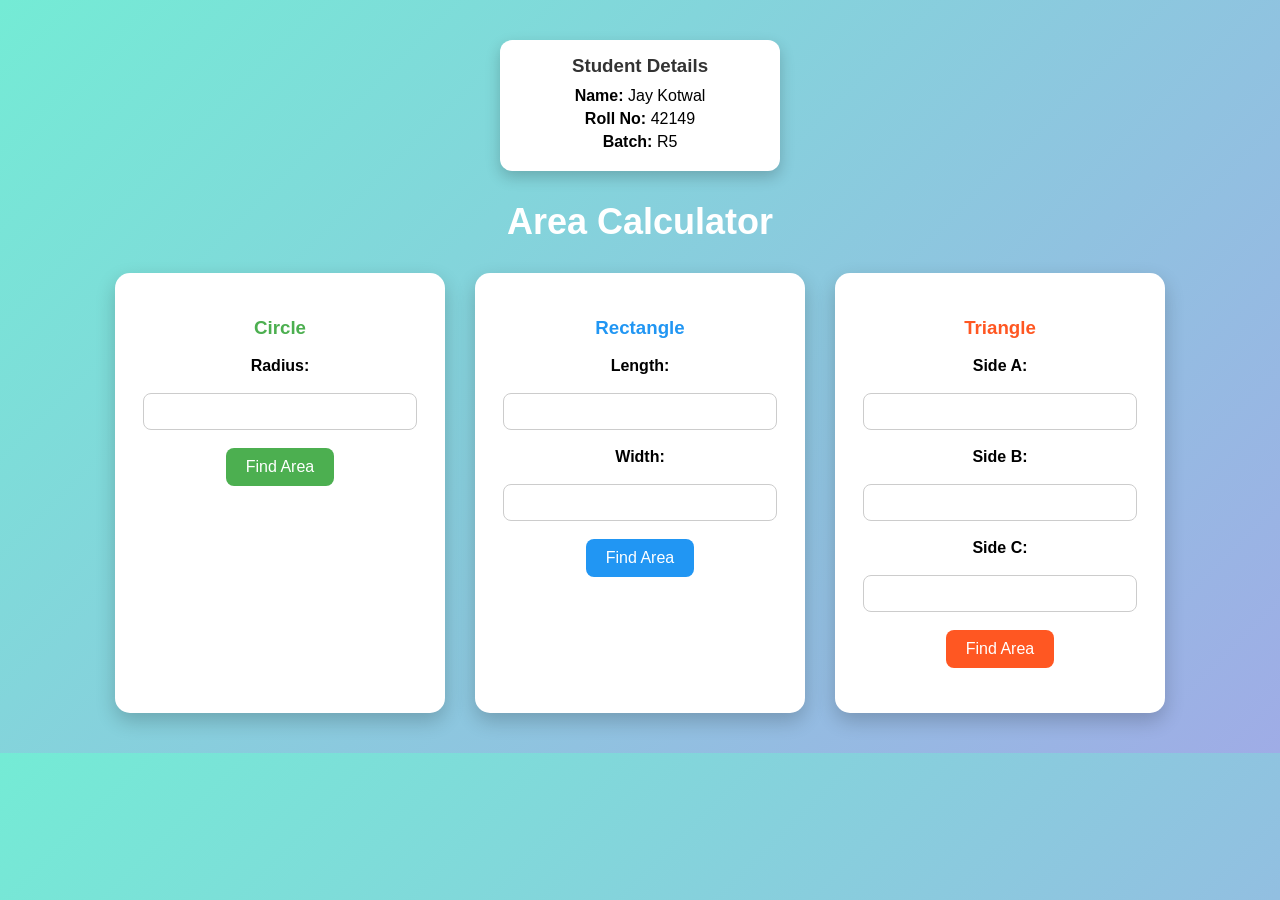
==== Exp1/index.html @ fac71549 "Exp5 Added" ====
<!DOCTYPE html>
<html>

<head>
    <title>Area Calculator</title>
</head>

<body
    style="margin:0; font-family:Arial, sans-serif; background:linear-gradient(135deg,#74ebd5,#9face6); padding:40px;">
    <!-- Student Details -->
    <div style="
    width:250px;
    margin:0 auto 30px;
    background:white;
    padding:15px;
    border-radius:12px;
    box-shadow:0 6px 15px rgba(0,0,0,0.2);
    text-align:center;
">
        <h3 style="margin:0 0 10px; color:#333;">Student Details</h3>
        <p style="margin:5px 0;"><b>Name:</b> Jay Kotwal</p>
        <p style="margin:5px 0;"><b>Roll No:</b> 42149</p>
        <p style="margin:5px 0;"><b>Batch:</b> R5</p>
    </div>

    <h2 style="text-align:center; color:white; font-size:36px; margin-bottom:30px;">
        Area Calculator
    </h2>


    <div class="container" style="display:flex; justify-content:center; gap:30px; flex-wrap:wrap;">

        <!-- Circle -->
        <div class="box"
            style="background:white; padding:25px; width:280px; border-radius:15px; box-shadow:0 8px 20px rgba(0,0,0,0.2); text-align:center;">

            <h3 style="color:#4CAF50;">Circle</h3>

            <label><b>Radius:</b></label><br><br>
            <input type="number" id="radius"
                style="width:90%; padding:10px; border:1px solid #ccc; border-radius:8px;"><br><br>

            <button onclick="circleArea()"
                style="background:#4CAF50; color:white; border:none; padding:10px 20px; border-radius:8px; cursor:pointer; font-size:16px;">
                Find Area
            </button>

            <p id="circleResult" style="margin-top:20px; font-weight:bold; color:#333;"></p>
        </div>

        <!-- Rectangle -->
        <div class="box"
            style="background:white; padding:25px; width:280px; border-radius:15px; box-shadow:0 8px 20px rgba(0,0,0,0.2); text-align:center;">

            <h3 style="color:#2196F3;">Rectangle</h3>

            <label><b>Length:</b></label><br><br>
            <input type="number" id="length"
                style="width:90%; padding:10px; border:1px solid #ccc; border-radius:8px;"><br><br>

            <label><b>Width:</b></label><br><br>
            <input type="number" id="width"
                style="width:90%; padding:10px; border:1px solid #ccc; border-radius:8px;"><br><br>

            <button onclick="rectangleArea()"
                style="background:#2196F3; color:white; border:none; padding:10px 20px; border-radius:8px; cursor:pointer; font-size:16px;">
                Find Area
            </button>

            <p id="rectangleResult" style="margin-top:20px; font-weight:bold; color:#333;"></p>
        </div>

        <!-- Triangle -->
        <div class="box"
            style="background:white; padding:25px; width:280px; border-radius:15px; box-shadow:0 8px 20px rgba(0,0,0,0.2); text-align:center;">

            <h3 style="color:#FF5722;">Triangle</h3>

            <label><b>Side A:</b></label><br><br>
            <input type="number" id="a"
                style="width:90%; padding:10px; border:1px solid #ccc; border-radius:8px;"><br><br>

            <label><b>Side B:</b></label><br><br>
            <input type="number" id="b"
                style="width:90%; padding:10px; border:1px solid #ccc; border-radius:8px;"><br><br>

            <label><b>Side C:</b></label><br><br>
            <input type="number" id="c"
                style="width:90%; padding:10px; border:1px solid #ccc; border-radius:8px;"><br><br>

            <button onclick="triangleArea()"
                style="background:#FF5722; color:white; border:none; padding:10px 20px; border-radius:8px; cursor:pointer; font-size:16px;">
                Find Area
            </button>

            <p id="triangleResult" style="margin-top:20px; font-weight:bold; color:#333;"></p>
        </div>

    </div>

    <script src="script.js"></script>

</body>

</html>
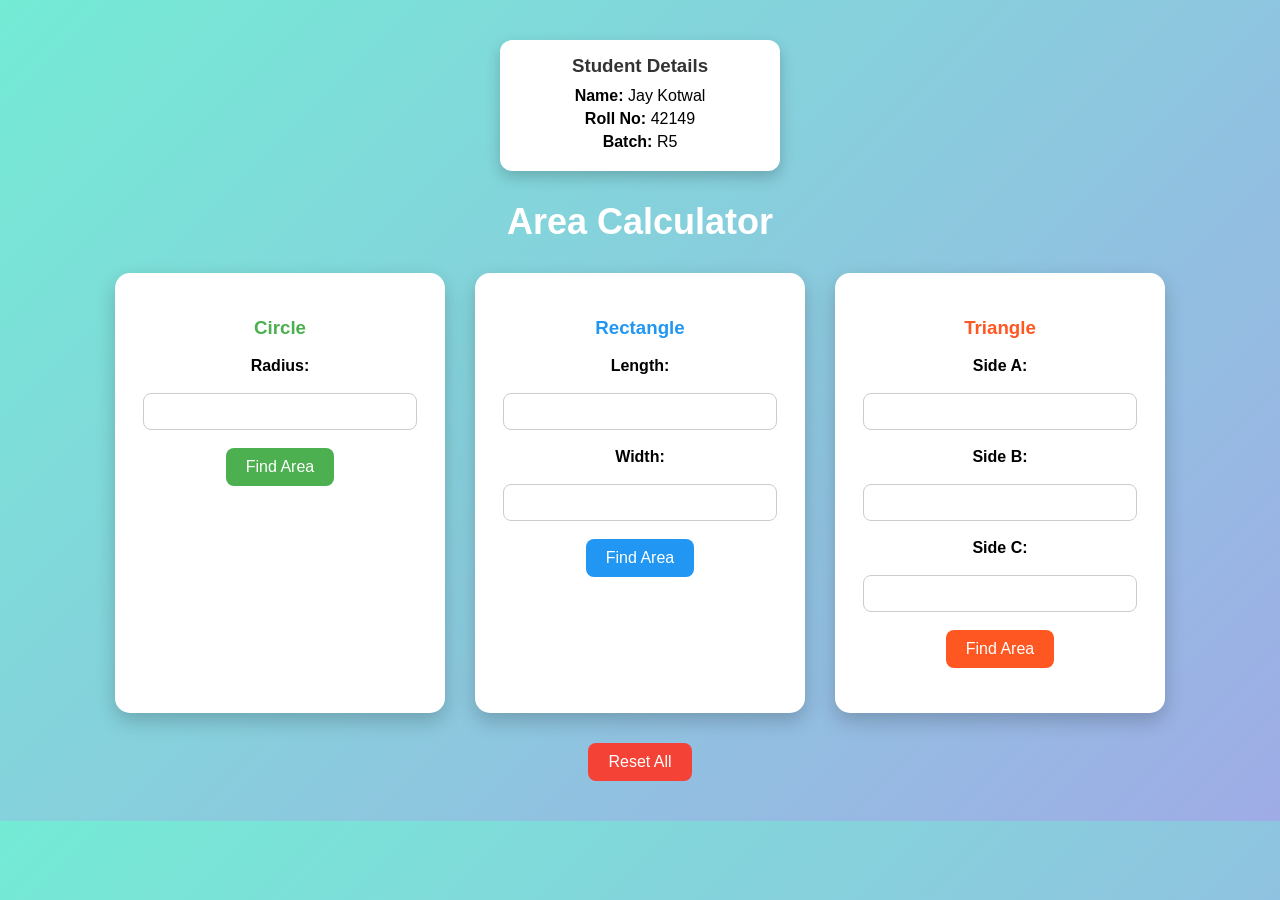
==== commit 8cb4ed40: "fix:Reset button added for each Experiment" ====
--- a/Exp1/index.html
+++ b/Exp1/index.html
@@ -98,6 +98,12 @@
 
     </div>
 
+    <div style="text-align:center; margin-top:30px;">
+        <button onclick="resetAll()" style="background:#f44336; color:white; border:none; padding:10px 20px; border-radius:8px; cursor:pointer; font-size:16px;">
+            Reset All
+        </button>
+    </div>
+
     <script src="script.js"></script>
 
 </body>
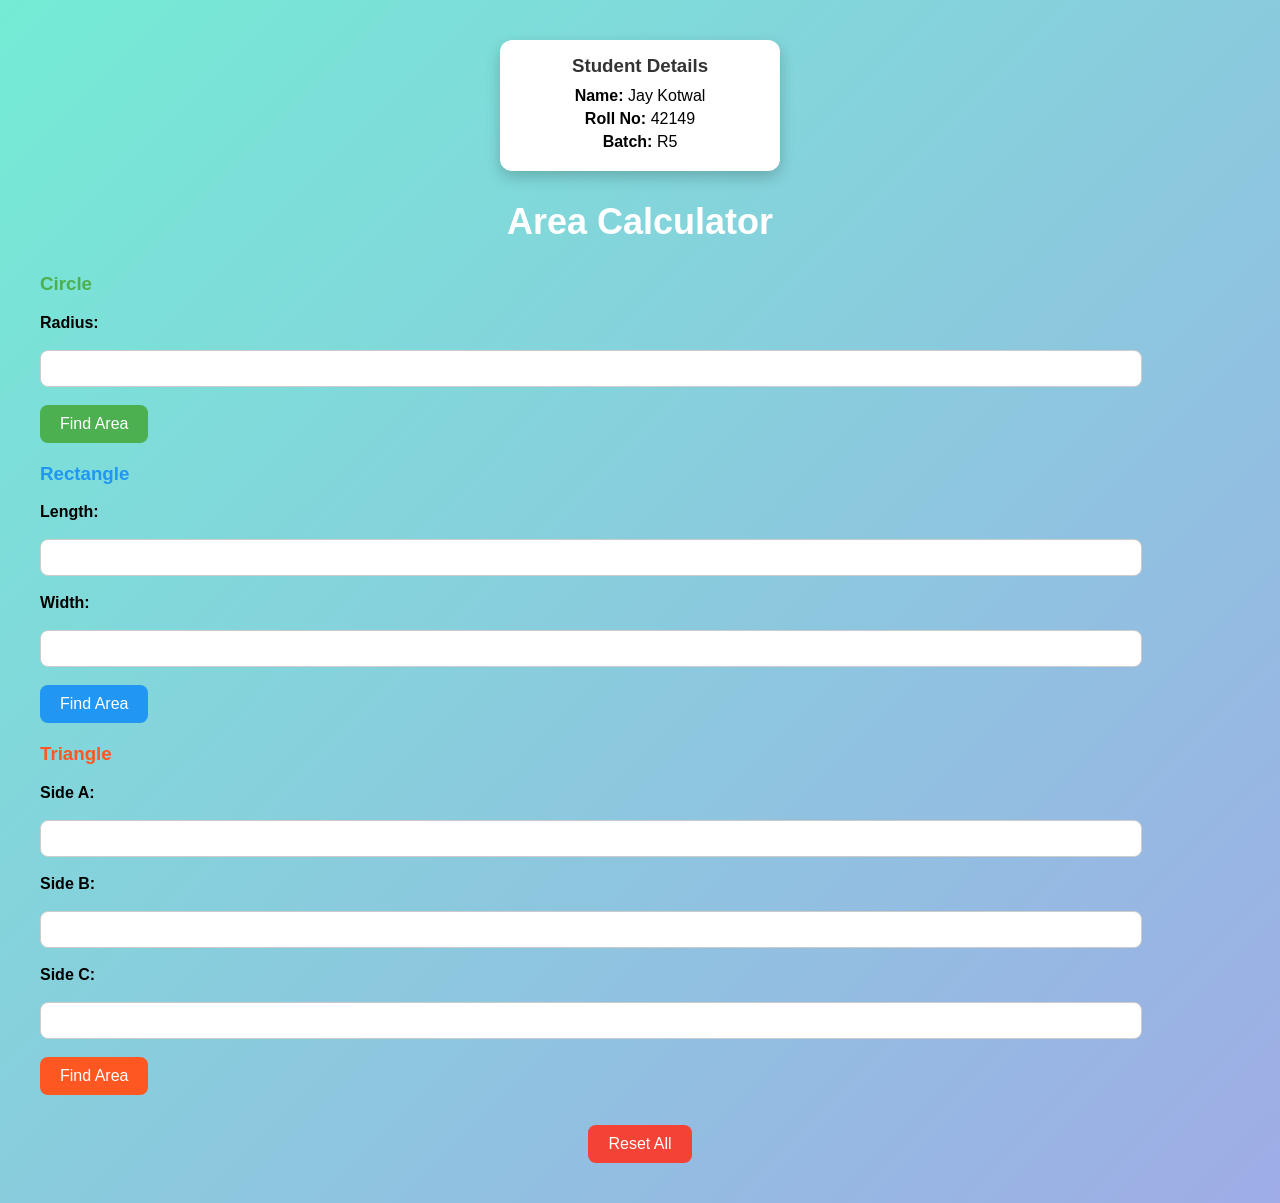
==== commit 6c77fea8: "Add reset functionality to Exp1-5, create Exp6 and Exp7, and refactor styles" ====
--- a/Exp1/index.html
+++ b/Exp1/index.html
@@ -3,103 +3,96 @@
 
 <head>
     <title>Area Calculator</title>
+    <link rel="stylesheet" href="style.css">
 </head>
 
 <body
-    style="margin:0; font-family:Arial, sans-serif; background:linear-gradient(135deg,#74ebd5,#9face6); padding:40px;">
+    class="style-class-1">
     <!-- Student Details -->
-    <div style="
-    width:250px;
-    margin:0 auto 30px;
-    background:white;
-    padding:15px;
-    border-radius:12px;
-    box-shadow:0 6px 15px rgba(0,0,0,0.2);
-    text-align:center;
-">
-        <h3 style="margin:0 0 10px; color:#333;">Student Details</h3>
-        <p style="margin:5px 0;"><b>Name:</b> Jay Kotwal</p>
-        <p style="margin:5px 0;"><b>Roll No:</b> 42149</p>
-        <p style="margin:5px 0;"><b>Batch:</b> R5</p>
+    <div class="style-class-2">
+        <h3 class="style-class-3">Student Details</h3>
+        <p class="style-class-4"><b>Name:</b> Jay Kotwal</p>
+        <p class="style-class-4"><b>Roll No:</b> 42149</p>
+        <p class="style-class-4"><b>Batch:</b> R5</p>
     </div>
 
-    <h2 style="text-align:center; color:white; font-size:36px; margin-bottom:30px;">
+    <h2 class="style-class-5">
         Area Calculator
     </h2>
 
 
-    <div class="container" style="display:flex; justify-content:center; gap:30px; flex-wrap:wrap;">
+    <div class="container" class="style-class-6">
 
         <!-- Circle -->
         <div class="box"
-            style="background:white; padding:25px; width:280px; border-radius:15px; box-shadow:0 8px 20px rgba(0,0,0,0.2); text-align:center;">
+            class="style-class-7">
 
-            <h3 style="color:#4CAF50;">Circle</h3>
+            <h3 class="style-class-8">Circle</h3>
 
             <label><b>Radius:</b></label><br><br>
             <input type="number" id="radius"
-                style="width:90%; padding:10px; border:1px solid #ccc; border-radius:8px;"><br><br>
+                class="style-class-9"><br><br>
 
             <button onclick="circleArea()"
-                style="background:#4CAF50; color:white; border:none; padding:10px 20px; border-radius:8px; cursor:pointer; font-size:16px;">
+                class="style-class-10">
                 Find Area
             </button>
 
-            <p id="circleResult" style="margin-top:20px; font-weight:bold; color:#333;"></p>
+            <p id="circleResult" class="style-class-11"></p>
         </div>
 
         <!-- Rectangle -->
         <div class="box"
-            style="background:white; padding:25px; width:280px; border-radius:15px; box-shadow:0 8px 20px rgba(0,0,0,0.2); text-align:center;">
+            class="style-class-7">
 
-            <h3 style="color:#2196F3;">Rectangle</h3>
+            <h3 class="style-class-12">Rectangle</h3>
 
             <label><b>Length:</b></label><br><br>
             <input type="number" id="length"
-                style="width:90%; padding:10px; border:1px solid #ccc; border-radius:8px;"><br><br>
+                class="style-class-9"><br><br>
 
             <label><b>Width:</b></label><br><br>
             <input type="number" id="width"
-                style="width:90%; padding:10px; border:1px solid #ccc; border-radius:8px;"><br><br>
+                class="style-class-9"><br><br>
 
             <button onclick="rectangleArea()"
-                style="background:#2196F3; color:white; border:none; padding:10px 20px; border-radius:8px; cursor:pointer; font-size:16px;">
+                class="style-class-13">
                 Find Area
             </button>
 
-            <p id="rectangleResult" style="margin-top:20px; font-weight:bold; color:#333;"></p>
+            <p id="rectangleResult" class="style-class-11"></p>
         </div>
 
         <!-- Triangle -->
         <div class="box"
-            style="background:white; padding:25px; width:280px; border-radius:15px; box-shadow:0 8px 20px rgba(0,0,0,0.2); text-align:center;">
+            class="style-class-7">
 
-            <h3 style="color:#FF5722;">Triangle</h3>
+            <h3 class="style-class-14">Triangle</h3>
 
             <label><b>Side A:</b></label><br><br>
             <input type="number" id="a"
-                style="width:90%; padding:10px; border:1px solid #ccc; border-radius:8px;"><br><br>
+                class="style-class-9"><br><br>
 
             <label><b>Side B:</b></label><br><br>
             <input type="number" id="b"
-                style="width:90%; padding:10px; border:1px solid #ccc; border-radius:8px;"><br><br>
+                class="style-class-9"><br><br>
 
             <label><b>Side C:</b></label><br><br>
             <input type="number" id="c"
-                style="width:90%; padding:10px; border:1px solid #ccc; border-radius:8px;"><br><br>
+                class="style-class-9"><br><br>
 
             <button onclick="triangleArea()"
-                style="background:#FF5722; color:white; border:none; padding:10px 20px; border-radius:8px; cursor:pointer; font-size:16px;">
+                class="style-class-15">
                 Find Area
             </button>
 
-            <p id="triangleResult" style="margin-top:20px; font-weight:bold; color:#333;"></p>
+            <p id="triangleResult" class="style-class-11"></p>
         </div>
 
     </div>
 
-    <div style="text-align:center; margin-top:30px;">
-        <button onclick="resetAll()" style="background:#f44336; color:white; border:none; padding:10px 20px; border-radius:8px; cursor:pointer; font-size:16px;">
+    <div class="style-class-16">
+        <button onclick="resetAll()" class="style-class-17">
             Reset All
         </button>
     </div>
--- a/Exp1/style.css
+++ b/Exp1/style.css
@@ -0,0 +1,52 @@
+
+.style-class-1 {
+    margin:0; font-family:Arial, sans-serif; background:linear-gradient(135deg,#74ebd5,#9face6); padding:40px;
+}
+.style-class-2 {
+    width:250px; margin:0 auto 30px; background:white; padding:15px; border-radius:12px; box-shadow:0 6px 15px rgba(0,0,0,0.2); text-align:center;
+}
+.style-class-3 {
+    margin:0 0 10px; color:#333;
+}
+.style-class-4 {
+    margin:5px 0;
+}
+.style-class-5 {
+    text-align:center; color:white; font-size:36px; margin-bottom:30px;
+}
+.style-class-6 {
+    display:flex; justify-content:center; gap:30px; flex-wrap:wrap;
+}
+.style-class-7 {
+    background:white; padding:25px; width:280px; border-radius:15px; box-shadow:0 8px 20px rgba(0,0,0,0.2); text-align:center;
+}
+.style-class-8 {
+    color:#4CAF50;
+}
+.style-class-9 {
+    width:90%; padding:10px; border:1px solid #ccc; border-radius:8px;
+}
+.style-class-10 {
+    background:#4CAF50; color:white; border:none; padding:10px 20px; border-radius:8px; cursor:pointer; font-size:16px;
+}
+.style-class-11 {
+    margin-top:20px; font-weight:bold; color:#333;
+}
+.style-class-12 {
+    color:#2196F3;
+}
+.style-class-13 {
+    background:#2196F3; color:white; border:none; padding:10px 20px; border-radius:8px; cursor:pointer; font-size:16px;
+}
+.style-class-14 {
+    color:#FF5722;
+}
+.style-class-15 {
+    background:#FF5722; color:white; border:none; padding:10px 20px; border-radius:8px; cursor:pointer; font-size:16px;
+}
+.style-class-16 {
+    text-align:center; margin-top:30px;
+}
+.style-class-17 {
+    background:#f44336; color:white; border:none; padding:10px 20px; border-radius:8px; cursor:pointer; font-size:16px;
+}
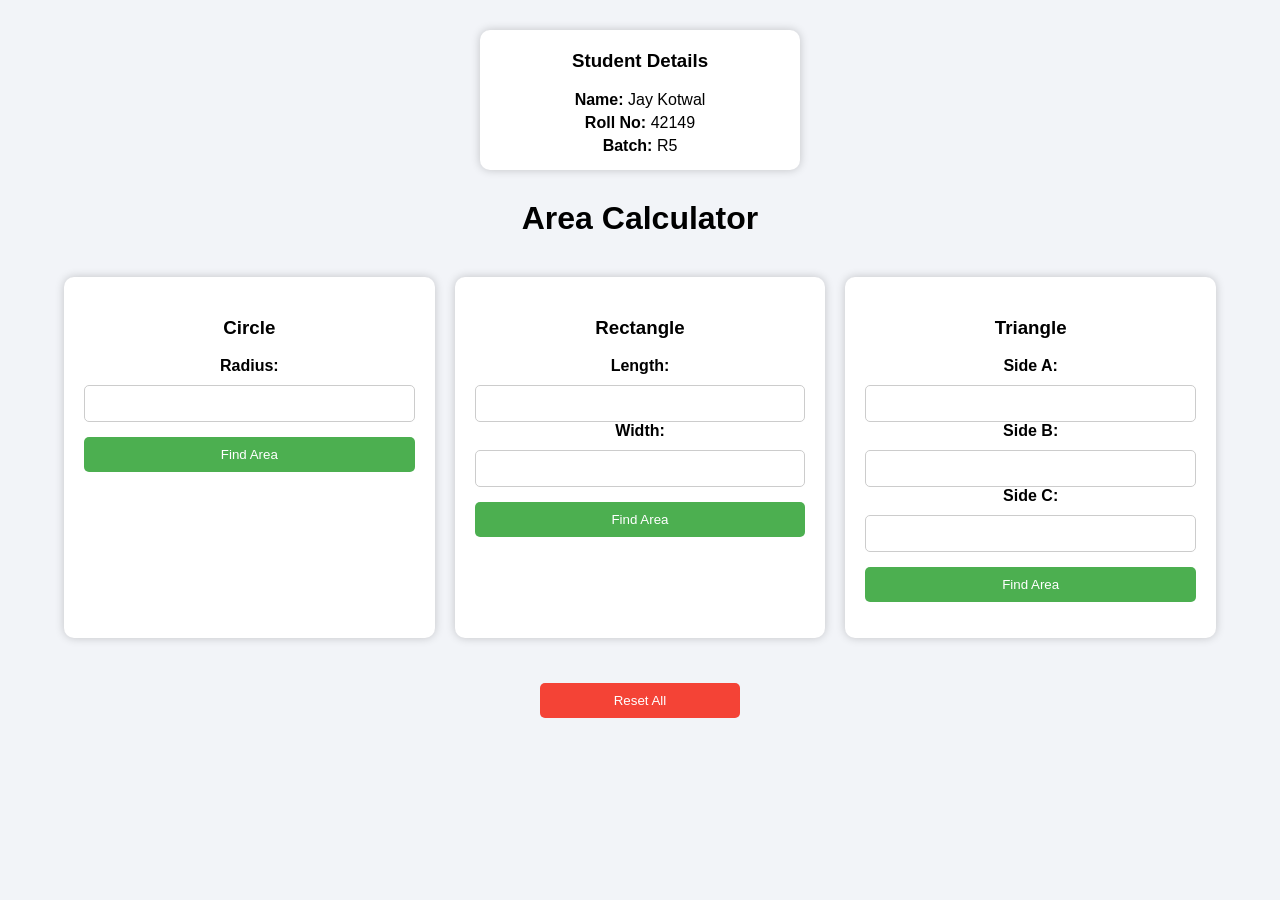
==== commit a546bfbc: "done" ====
--- a/Exp1/index.html
+++ b/Exp1/index.html
@@ -6,99 +6,59 @@
     <link rel="stylesheet" href="style.css">
 </head>
 
-<body
-    class="style-class-1">
-    <!-- Student Details -->
-    <div class="style-class-2">
-        <h3 class="style-class-3">Student Details</h3>
-        <p class="style-class-4"><b>Name:</b> Jay Kotwal</p>
-        <p class="style-class-4"><b>Roll No:</b> 42149</p>
-        <p class="style-class-4"><b>Batch:</b> R5</p>
-    </div>
-
-    <h2 class="style-class-5">
-        Area Calculator
-    </h2>
-
-
-    <div class="container" class="style-class-6">
-
-        <!-- Circle -->
-        <div class="box"
-            class="style-class-7">
-
-            <h3 class="style-class-8">Circle</h3>
-
-            <label><b>Radius:</b></label><br><br>
-            <input type="number" id="radius"
-                class="style-class-9"><br><br>
-
-            <button onclick="circleArea()"
-                class="style-class-10">
-                Find Area
-            </button>
-
-            <p id="circleResult" class="style-class-11"></p>
+<body>
+    <div class="container">
+        <!-- Student Details -->
+        <div class="card" style="margin-bottom: 30px; max-width: 300px; margin-left: auto; margin-right: auto; padding: 10px;">
+            <h3 style="margin-top: 10px;">Student Details</h3>
+            <p style="margin: 5px 0;"><b>Name:</b> Jay Kotwal</p>
+            <p style="margin: 5px 0;"><b>Roll No:</b> 42149</p>
+            <p style="margin: 5px 0;"><b>Batch:</b> R5</p>
         </div>
 
-        <!-- Rectangle -->
-        <div class="box"
-            class="style-class-7">
+        <h1>Area Calculator</h1>
 
-            <h3 class="style-class-12">Rectangle</h3>
+        <div class="cards">
+            <!-- Circle -->
+            <div class="card">
+                <h3>Circle</h3>
+                <label><b>Radius:</b></label>
+                <input type="number" id="radius">
+                <button onclick="circleArea()">Find Area</button>
+                <p id="circleResult" style="font-weight: bold; margin-top: 15px;"></p>
+            </div>
 
-            <label><b>Length:</b></label><br><br>
-            <input type="number" id="length"
-                class="style-class-9"><br><br>
+            <!-- Rectangle -->
+            <div class="card">
+                <h3>Rectangle</h3>
+                <label><b>Length:</b></label>
+                <input type="number" id="length">
+                <label><b>Width:</b></label>
+                <input type="number" id="width">
+                <button onclick="rectangleArea()">Find Area</button>
+                <p id="rectangleResult" style="font-weight: bold; margin-top: 15px;"></p>
+            </div>
 
-            <label><b>Width:</b></label><br><br>
-            <input type="number" id="width"
-                class="style-class-9"><br><br>
-
-            <button onclick="rectangleArea()"
-                class="style-class-13">
-                Find Area
-            </button>
-
-            <p id="rectangleResult" class="style-class-11"></p>
+            <!-- Triangle -->
+            <div class="card">
+                <h3>Triangle</h3>
+                <label><b>Side A:</b></label>
+                <input type="number" id="a">
+                <label><b>Side B:</b></label>
+                <input type="number" id="b">
+                <label><b>Side C:</b></label>
+                <input type="number" id="c">
+                <button onclick="triangleArea()">Find Area</button>
+                <p id="triangleResult" style="font-weight: bold; margin-top: 15px;"></p>
+            </div>
         </div>
 
-        <!-- Triangle -->
-        <div class="box"
-            class="style-class-7">
-
-            <h3 class="style-class-14">Triangle</h3>
-
-            <label><b>Side A:</b></label><br><br>
-            <input type="number" id="a"
-                class="style-class-9"><br><br>
-
-            <label><b>Side B:</b></label><br><br>
-            <input type="number" id="b"
-                class="style-class-9"><br><br>
-
-            <label><b>Side C:</b></label><br><br>
-            <input type="number" id="c"
-                class="style-class-9"><br><br>
-
-            <button onclick="triangleArea()"
-                class="style-class-15">
-                Find Area
-            </button>
-
-            <p id="triangleResult" class="style-class-11"></p>
+        <div style="margin-top: 30px; max-width: 200px; margin-left: auto; margin-right: auto;">
+            <button onclick="resetAll()" style="background: #f44336;">Reset All</button>
         </div>
-
-    </div>
-
-    <div class="style-class-16">
-        <button onclick="resetAll()" class="style-class-17">
-            Reset All
-        </button>
     </div>
 
     <script src="script.js"></script>
-
 </body>
 
 </html>
--- a/Exp1/style.css
+++ b/Exp1/style.css
@@ -1,52 +1,60 @@
+body{
+    margin:0;
+    font-family:Arial, sans-serif;
+    background:#f2f4f8;
+}
 
-.style-class-1 {
-    margin:0; font-family:Arial, sans-serif; background:linear-gradient(135deg,#74ebd5,#9face6); padding:40px;
+.container{
+    width:90%;
+    margin:auto;
+    text-align:center;
+    padding:30px;
 }
-.style-class-2 {
-    width:250px; margin:0 auto 30px; background:white; padding:15px; border-radius:12px; box-shadow:0 6px 15px rgba(0,0,0,0.2); text-align:center;
+
+h1{
+    margin-bottom:40px;
 }
-.style-class-3 {
-    margin:0 0 10px; color:#333;
+
+.cards{
+    display:flex;
+    justify-content:space-between;
+    gap:20px;
+    flex-wrap:wrap;
 }
-.style-class-4 {
-    margin:5px 0;
+
+.card{
+    flex:1;
+    min-width:250px;
+    background:white;
+    padding:20px;
+    border-radius:10px;
+    box-shadow:0 0 10px rgba(0,0,0,0.2);
 }
-.style-class-5 {
-    text-align:center; color:white; font-size:36px; margin-bottom:30px;
+
+input{
+    width:100%;
+    padding:10px;
+    margin-top:10px;
+    border:1px solid #ccc;
+    border-radius:5px;
+    box-sizing:border-box;
 }
-.style-class-6 {
-    display:flex; justify-content:center; gap:30px; flex-wrap:wrap;
+
+button{
+    width:100%;
+    padding:10px;
+    margin-top:15px;
+    background:#4CAF50;
+    color:white;
+    border:none;
+    border-radius:5px;
+    cursor:pointer;
 }
-.style-class-7 {
-    background:white; padding:25px; width:280px; border-radius:15px; box-shadow:0 8px 20px rgba(0,0,0,0.2); text-align:center;
+
+button:hover{
+    background:#45a049;
 }
-.style-class-8 {
-    color:#4CAF50;
+
+h3{
+    margin-top:20px;
 }
-.style-class-9 {
-    width:90%; padding:10px; border:1px solid #ccc; border-radius:8px;
-}
-.style-class-10 {
-    background:#4CAF50; color:white; border:none; padding:10px 20px; border-radius:8px; cursor:pointer; font-size:16px;
-}
-.style-class-11 {
-    margin-top:20px; font-weight:bold; color:#333;
-}
-.style-class-12 {
-    color:#2196F3;
-}
-.style-class-13 {
-    background:#2196F3; color:white; border:none; padding:10px 20px; border-radius:8px; cursor:pointer; font-size:16px;
-}
-.style-class-14 {
-    color:#FF5722;
-}
-.style-class-15 {
-    background:#FF5722; color:white; border:none; padding:10px 20px; border-radius:8px; cursor:pointer; font-size:16px;
-}
-.style-class-16 {
-    text-align:center; margin-top:30px;
-}
-.style-class-17 {
-    background:#f44336; color:white; border:none; padding:10px 20px; border-radius:8px; cursor:pointer; font-size:16px;
-}
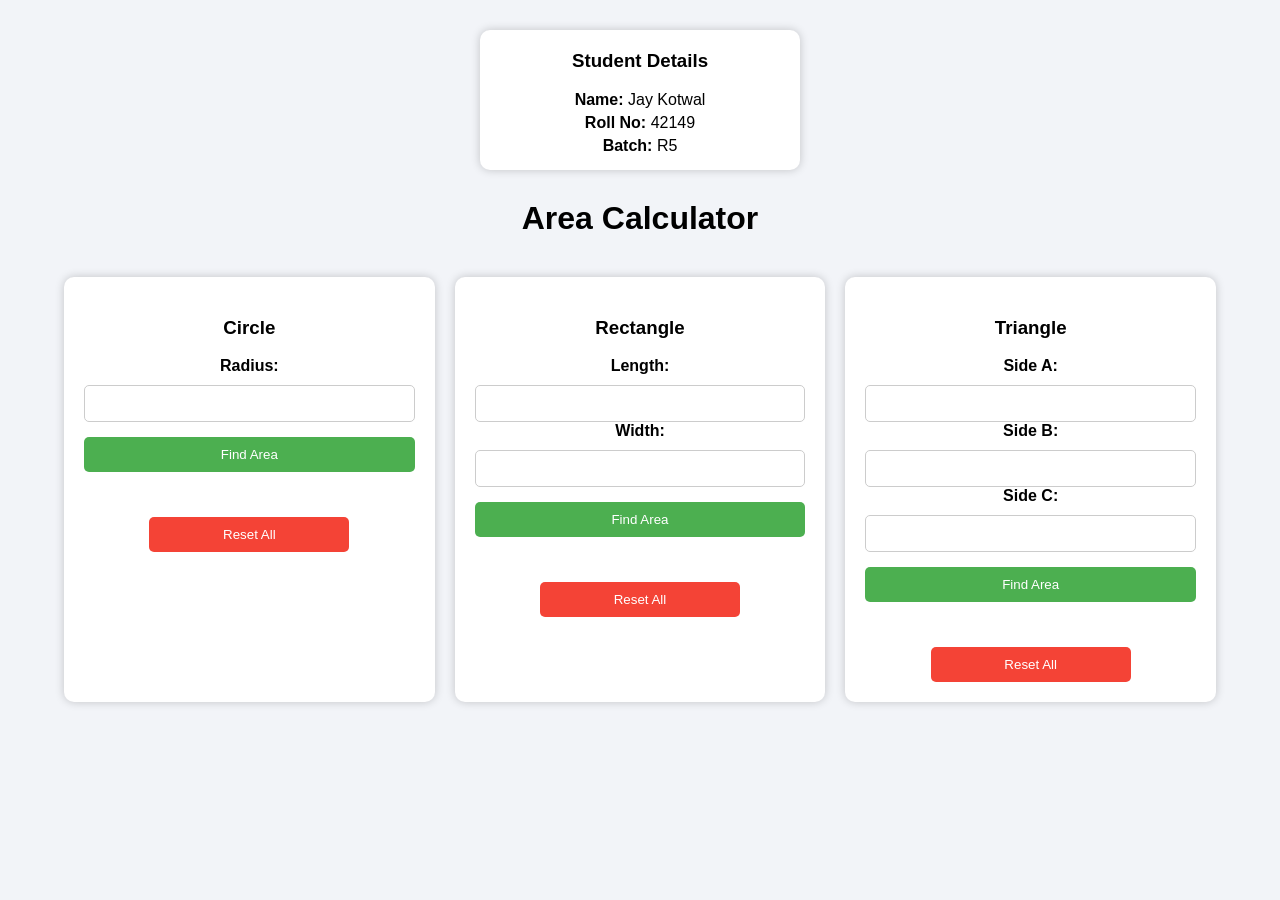
==== commit cd67e958: "Add reset buttons for circle, rectangle, and triangle" ====
--- a/Exp1/index.html
+++ b/Exp1/index.html
@@ -26,6 +26,9 @@
                 <input type="number" id="radius">
                 <button onclick="circleArea()">Find Area</button>
                 <p id="circleResult" style="font-weight: bold; margin-top: 15px;"></p>
+                <div style="margin-top: 30px; max-width: 200px; margin-left: auto; margin-right: auto;">
+            <button onclick="resetAllC()" style="background: #f44336;">Reset All</button>
+        </div>
             </div>
 
             <!-- Rectangle -->
@@ -37,6 +40,9 @@
                 <input type="number" id="width">
                 <button onclick="rectangleArea()">Find Area</button>
                 <p id="rectangleResult" style="font-weight: bold; margin-top: 15px;"></p>
+                <div style="margin-top: 30px; max-width: 200px; margin-left: auto; margin-right: auto;">
+            <button onclick="resetAllR()" style="background: #f44336;">Reset All</button>
+        </div>
             </div>
 
             <!-- Triangle -->
@@ -50,15 +56,18 @@
                 <input type="number" id="c">
                 <button onclick="triangleArea()">Find Area</button>
                 <p id="triangleResult" style="font-weight: bold; margin-top: 15px;"></p>
+                <div style="margin-top: 30px; max-width: 200px; margin-left: auto; margin-right: auto;">
+            <button onclick="resetAllT()" style="background: #f44336;">Reset All</button>
+        </div>
             </div>
         </div>
 
-        <div style="margin-top: 30px; max-width: 200px; margin-left: auto; margin-right: auto;">
+        <!-- <div style="margin-top: 30px; max-width: 200px; margin-left: auto; margin-right: auto;">
             <button onclick="resetAll()" style="background: #f44336;">Reset All</button>
-        </div>
+        </div> -->
     </div>
 
     <script src="script.js"></script>
 </body>
 
-</html>+</html>
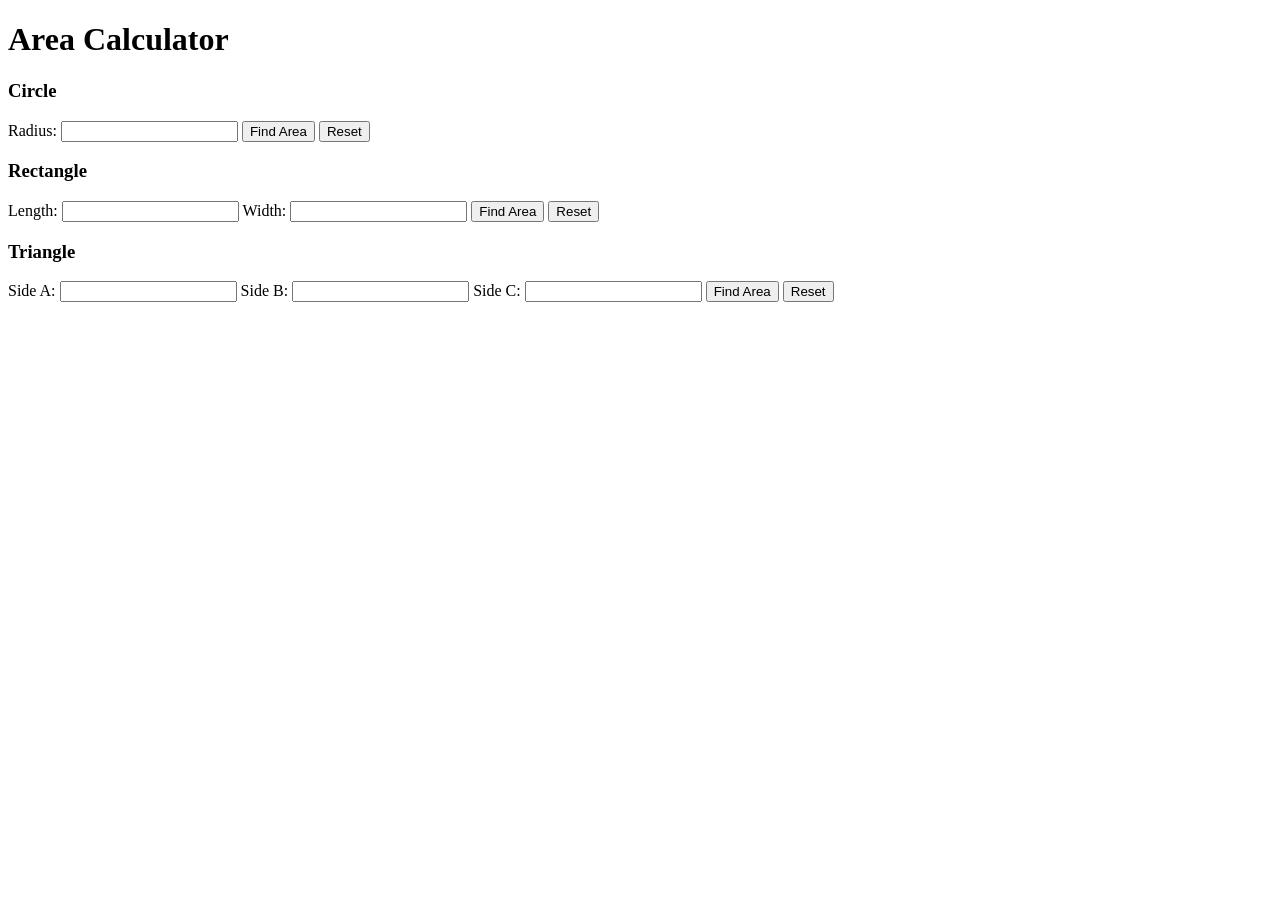
==== commit 6cbc0e3f: "Simplified code for practicals" ====
--- a/Exp1/index.html
+++ b/Exp1/index.html
@@ -3,71 +3,63 @@
 
 <head>
     <title>Area Calculator</title>
-    <link rel="stylesheet" href="style.css">
+    <link rel="stylesheet" href="styles.css">
 </head>
 
 <body>
-    <div class="container">
-        <!-- Student Details -->
-        <div class="card" style="margin-bottom: 30px; max-width: 300px; margin-left: auto; margin-right: auto; padding: 10px;">
-            <h3 style="margin-top: 10px;">Student Details</h3>
-            <p style="margin: 5px 0;"><b>Name:</b> Jay Kotwal</p>
-            <p style="margin: 5px 0;"><b>Roll No:</b> 42149</p>
-            <p style="margin: 5px 0;"><b>Batch:</b> R5</p>
+
+    <h1>Area Calculator</h1>
+
+    <div class="cards">
+
+        <!-- Circle -->
+        <div class="card">
+            <h3>Circle</h3>
+            <label>Radius:</label>
+            <input type="number" id="radius">
+
+            <button onclick="circleArea()">Find Area</button>
+            <button onclick="resetCircle()">Reset</button>
+
+            <p id="circleResult"></p>
         </div>
 
-        <h1>Area Calculator</h1>
+        <!-- Rectangle -->
+        <div class="card">
+            <h3>Rectangle</h3>
+            <label>Length:</label>
+            <input type="number" id="length">
 
-        <div class="cards">
-            <!-- Circle -->
-            <div class="card">
-                <h3>Circle</h3>
-                <label><b>Radius:</b></label>
-                <input type="number" id="radius">
-                <button onclick="circleArea()">Find Area</button>
-                <p id="circleResult" style="font-weight: bold; margin-top: 15px;"></p>
-                <div style="margin-top: 30px; max-width: 200px; margin-left: auto; margin-right: auto;">
-            <button onclick="resetAllC()" style="background: #f44336;">Reset All</button>
-        </div>
-            </div>
+            <label>Width:</label>
+            <input type="number" id="width">
 
-            <!-- Rectangle -->
-            <div class="card">
-                <h3>Rectangle</h3>
-                <label><b>Length:</b></label>
-                <input type="number" id="length">
-                <label><b>Width:</b></label>
-                <input type="number" id="width">
-                <button onclick="rectangleArea()">Find Area</button>
-                <p id="rectangleResult" style="font-weight: bold; margin-top: 15px;"></p>
-                <div style="margin-top: 30px; max-width: 200px; margin-left: auto; margin-right: auto;">
-            <button onclick="resetAllR()" style="background: #f44336;">Reset All</button>
-        </div>
-            </div>
+            <button onclick="rectangleArea()">Find Area</button>
+            <button onclick="resetRectangle()">Reset</button>
 
-            <!-- Triangle -->
-            <div class="card">
-                <h3>Triangle</h3>
-                <label><b>Side A:</b></label>
-                <input type="number" id="a">
-                <label><b>Side B:</b></label>
-                <input type="number" id="b">
-                <label><b>Side C:</b></label>
-                <input type="number" id="c">
-                <button onclick="triangleArea()">Find Area</button>
-                <p id="triangleResult" style="font-weight: bold; margin-top: 15px;"></p>
-                <div style="margin-top: 30px; max-width: 200px; margin-left: auto; margin-right: auto;">
-            <button onclick="resetAllT()" style="background: #f44336;">Reset All</button>
-        </div>
-            </div>
+            <p id="rectangleResult"></p>
         </div>
 
-        <!-- <div style="margin-top: 30px; max-width: 200px; margin-left: auto; margin-right: auto;">
-            <button onclick="resetAll()" style="background: #f44336;">Reset All</button>
-        </div> -->
+        <!-- Triangle -->
+        <div class="card">
+            <h3>Triangle</h3>
+            <label>Side A:</label>
+            <input type="number" id="a">
+
+            <label>Side B:</label>
+            <input type="number" id="b">
+
+            <label>Side C:</label>
+            <input type="number" id="c">
+
+            <button onclick="triangleArea()">Find Area</button>
+            <button onclick="resetTriangle()">Reset</button>
+
+            <p id="triangleResult"></p>
+        </div>
+
     </div>
 
     <script src="script.js"></script>
 </body>
 
-</html>
+</html>
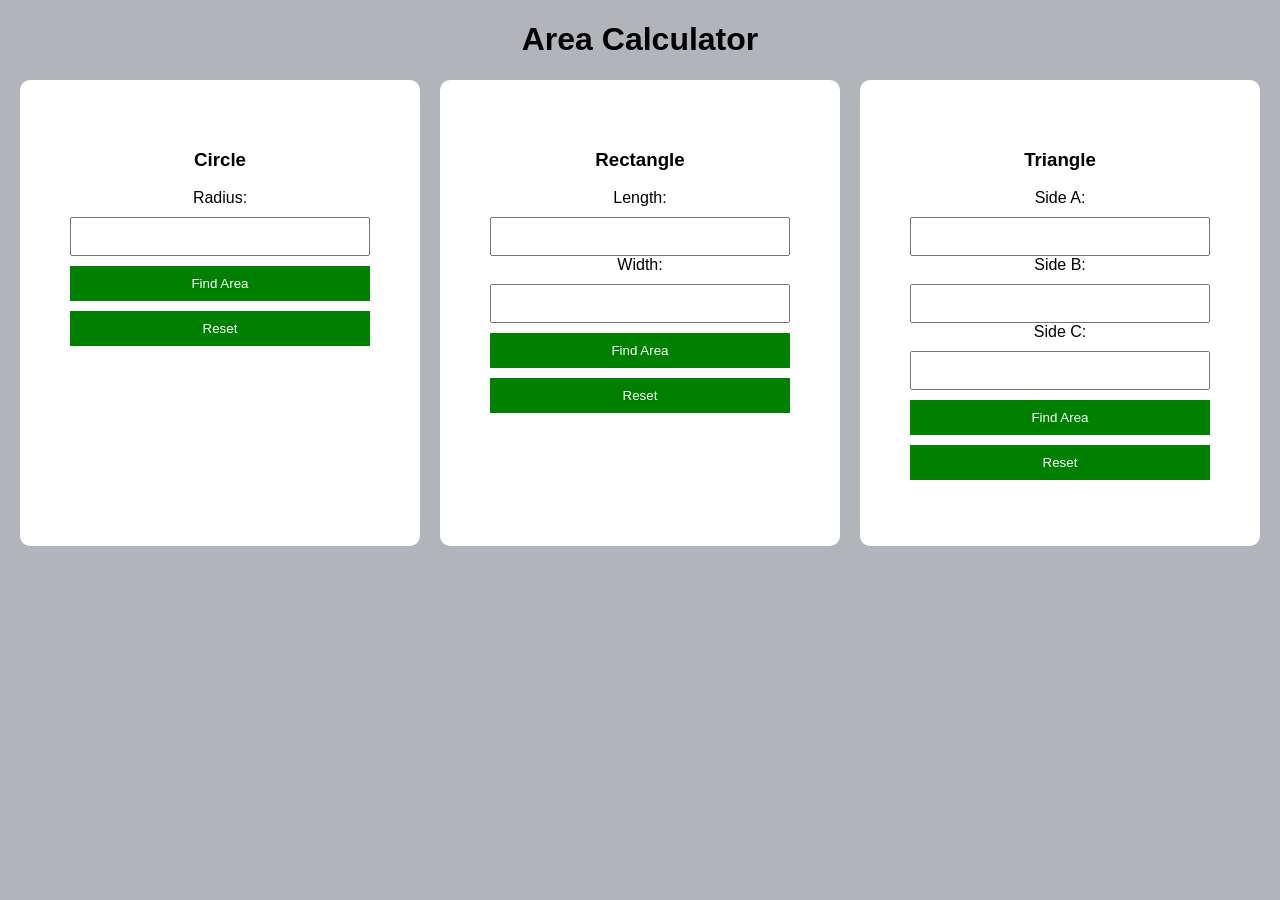
==== commit 481cc412: "local changes" ====
--- a/Exp1/index.html
+++ b/Exp1/index.html
@@ -3,7 +3,7 @@
 
 <head>
     <title>Area Calculator</title>
-    <link rel="stylesheet" href="styles.css">
+    <link rel="stylesheet" href="style.css">
 </head>
 
 <body>
--- a/Exp1/style.css
+++ b/Exp1/style.css
@@ -0,0 +1,41 @@
+body {
+    font-family: Arial, sans-serif;
+    background: #b1b4b9;
+    text-align:center;
+}
+
+.cards {
+    display: flex;
+    justify-content: center;
+    gap: 20px;
+    flex-wrap:wrap;
+}
+
+.card {
+    background: white;
+    padding: 50px;
+    width: 300px;
+    border-radius: 10px;
+}
+
+input, button {
+    width: 100%;
+    padding: 10px;
+    margin-top: 10px;
+    box-sizing: border-box;
+}
+
+button {
+    background: green;
+    color: white;
+    border: none;
+    cursor: pointer;
+}
+
+button:hover {
+    background: darkgreen;
+}
+
+p {
+    font-weight: bold;
+}
